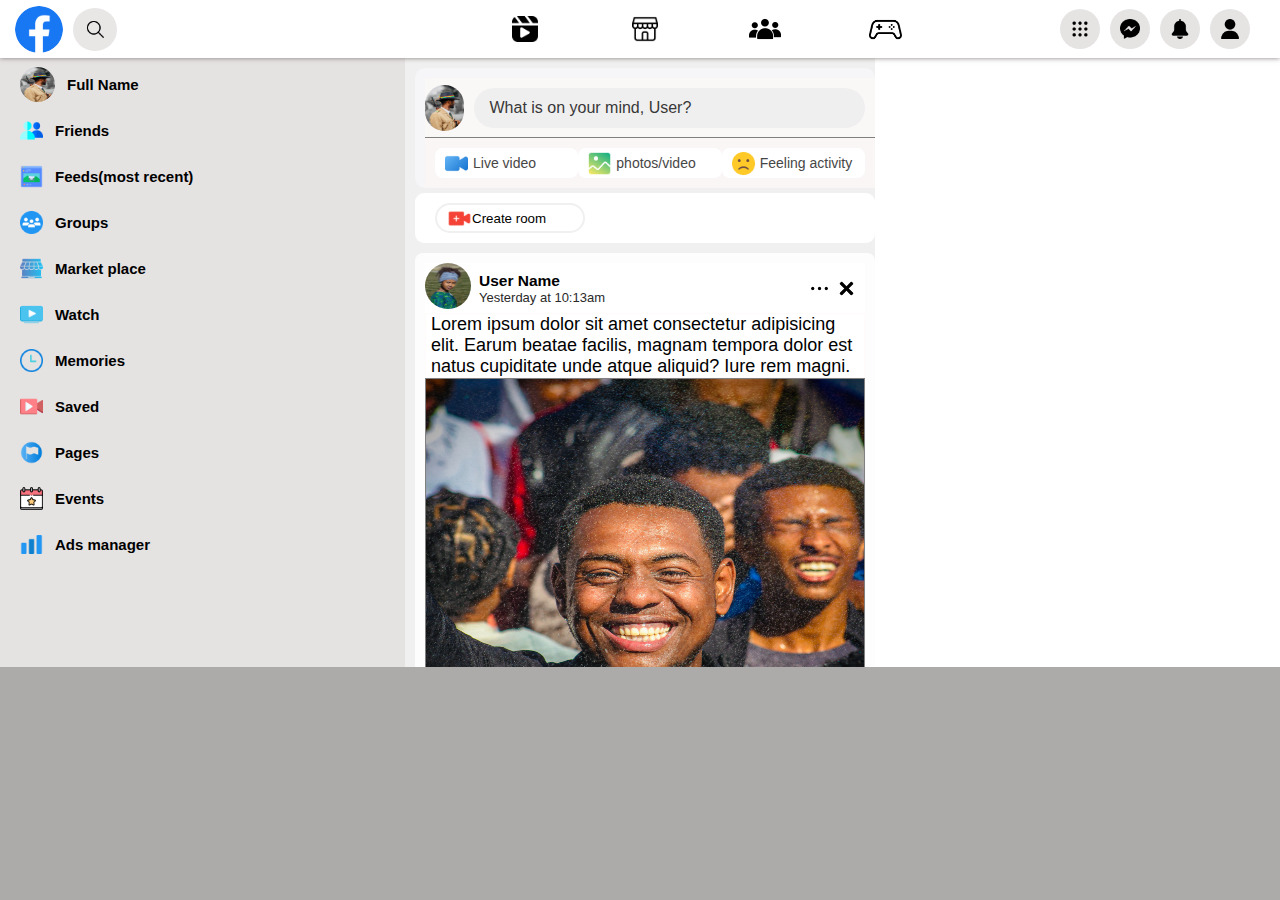
==== index.html @ d728c96e "Update and rename fhome.html to index.html" ====
<!DOCTYPE html>
<html lang="en">
<head>
    <meta charset="UTF-8">
    <meta name="viewport" content="width=device-width, initial-scale=1.0">
    <title>facebook clone</title>
    <link rel="stylesheet" href="fsnavig.css">
    <link rel="stylesheet" href="fnavig.css">
    <link rel="stylesheet" href="fmain.css">
    <link rel="stylesheet" href="ffocus.css">
    
</head>
<body>
    
<!--navigation bar-->
    <div class="navigbar">
<!--navig 1-->
        <div id="navig1" class="navig1">
            <img class="logo" src="icons/facebook (1).png" alt="">
            <button onclick="se()" id="search" class="search"><img src="icons/search.png" alt=""></button>
            <input id="search-bar" type="search" placeholder="Search Facebook">
            <button class="menu" onclick="tt()"><img src="icons/menu.png" alt=""></button>
        </div>
<!--navig 2-->
        <div class="navig2">
            <a href="#"><img id="resize" src="icons/house-solid.svg" alt=""></a>
            <a href="#"><img id="resize" src="icons/video.png" alt=""></a>
            <a href="#"><img id="resize" src="icons/marketplace.png" alt=""></a>
            <a href="#"><img src="icons/people.png" alt=""></a>
            <a href="#"><img id="resize1" src="icons/gamepad.png" alt=""></a>
        </div>
<!--navig 3-->
        <div class="navig3">
            <button onclick="k1()" >
                <img src="icons/application.png" alt="">
            </button>
            <button onclick="k2()" >
                <img src="icons/messenger.png" alt="">
            </button>
            <button onclick="k3()" >
                <img src="icons/bell.png" alt="">
            </button>
            <button onclick="k4()" >
                <img src="icons/user.png" alt="">
            </button>
        </div>
    </div>
<!--maincontainer sidebar, whitebar & flexing-->
    <div class="main-container">
<!--sidebar-->
        <div class="sidebar" id="sidebar">
            <div class="sidebar-contents">
                <a href="#"><img class="pp" src="image/pexels-abiy-fikru-15784951.jpg" alt="">Full Name</a>
            </div>
            <div class="sidebar-contents">
                
                <a href="#"><img src="icons/friends.png" alt="">Friends</a>
            </div>
            <div class="sidebar-contents">
                <a href="#"><img src="icons/social-media.png" alt="">Feeds(most recent)</a>
            </div>
            <div class="sidebar-contents">
                 <a href="#"><img src="icons/group.png" alt="">Groups</a>
            </div>
            <div class="sidebar-contents">
                <a href="#"><img src="icons/online-store.png" alt="">Market place</a>
            </div>
            <div class="sidebar-contents"> 
                <a href="#"><img src="icons/facebook (2).png" alt="">Watch</a>
            </div>
            <div class="sidebar-contents">
                <a href="#"><img src="icons/wall-clock.png" alt="">Memories</a>
            </div>
            <div class="sidebar-contents">
                <a href="#"><img src="icons/video-player.png" alt="">Saved</a>
            </div>
            <div class="sidebar-contents">  
                <a href="#"><img src="icons/flag.png" alt="">Pages</a>
            </div>
            <div class="sidebar-contents"> 
                <a href="#"><img src="icons/calendar.png" alt="">Events</a>
            </div>
            <div class="sidebar-contents">
                <a href="#"><img src="icons/graph-bar.png" alt="">Ads manager</a>
            </div>
          
    </div>
<!--whitebar-->
    <div class="whitebar">
        <div class="post-area">
             <div class="text-upload">
            <img src="image/pexels-abiy-fikru-15784951.jpg" alt="">
            <input type="text" placeholder="What is on your mind, User?">
        </div>
        <div class="upload-area">
            <a href="#"><img src="icons/video-camera.png" alt="">Live video</a>
            <a href="#"><img src="icons/image.png" alt="">photos/video</a>
            <a href="#"><img src="icons/sad.png" alt="">Feeling activity</a>
        </div>
        </div>
        <div class="create-room">
                <button><img src="icons/add-video.png" alt=""> Create room</button>
        </div>
<!--post 1-->
        <div class="post">
                <div class="post1">
                    <span class="post1a">
                        <img src="image/pexels-abiy-fikru-16975248.jpg" alt="">
                    </span>
                    <span class="post1b">
                        <p class="p1">User Name</p>
                        <p class="p2">Yesterday at 10:13am</p>
                    </span>
                    <span class="post1c">
                        <img src="icons/more.png" alt="">
                        <img src="icons/close.png" alt="">
                    </span>
                    
                </div>
                <div class="post2">
                    <p>Lorem ipsum dolor sit amet consectetur adipisicing elit. Earum beatae facilis, magnam tempora dolor est natus cupiditate unde atque aliquid? Iure rem magni.</p>
                </div>
                <div class="post3">
                    <img src="image/pexels-abiy-fikru-17300120.jpg" alt="">
                </div>
                <div class="post4">
                        <span>
                            <img src="icons/like.png" alt="">User1 and 12k others
                        </span>
                        <span>
                            76<img src="icons/comment.png" alt="">15<img src="icons/share.png" alt="">
                        </span>
                </div>
                <div class="post5">
                    <div>
                       
                    </div>
                    <span>
                        <a href=""><img src="icons/like (2).png" alt="">Like</a>
                    </span>
                    <span> 
                        <a href=""><img src="icons/comment.png" alt="">Comment</a>
                    </span>
                    <span>
                        <a href=""><img src="icons/share.png" alt="">Share</a>
                    </span>
                </div>
           </div>
<!--post 2-->
           <div class="post">
            <div class="post1">
                <span class="post1a">
                    <img src="image/pexels-ali-pazani-2811089.jpg" alt="">
                </span>
                <span class="post1b">
                    <p class="p1">User Name</p>
                    <p class="p2">Yesterday at 05:13am</p>
                </span>
                <span class="post1c">
                    <img src="icons/more.png" alt="">
                        <img src="icons/close.png" alt="">
                </span>
                
            </div>
            <div class="post2">
                <p>Lorem ipsum dolor sit amet consectetur.</p>
            </div>
            <div class="post3">
                <img class="img1" src="image/pexels-caique-nascimento-1256889.jpg" alt="">
                <img class="img1" src="image/pexels-gift-habeshaw-14902904.jpg" alt="">
            </div>
            <div class="post4">
                    <span>
                        <img src="icons/like.png" alt="">User3 and 50k others
                    </span>
                    <span>
                        112<img src="icons/comment.png" alt="">20<img src="icons/share.png" alt="">
                    </span>
            </div>
            <div class="post5">
                <div>
                   
                </div>
                <span>
                    <a href=""><img src="icons/like (2).png" alt="">Like</a>
                </span>
                <span> 
                    <a href=""><img src="icons/comment.png" alt="">Comment</a>
                </span>
                <span>
                    <a href=""><img src="icons/share.png" alt="">Share</a>
                </span>
            </div>
       </div>

 <!--peoples-->     
       <div class="peoples">
        <p>People you may know</p>
        <div id="div1">
            <div class="people" id="people1">
                <span>
                    <img src="image/pexels-gift-habeshaw-15020799.jpg" alt="">
                </span>
                <span><p>User Name</p></span>
                <span>
                    <button><img src="icons/add-user (1).png" alt="">Add friend</button>
                </span>
            </div>
            <div class="people" id="people2">
                <span>
                <img src="image/pexels-jonaorle-3828245.jpg" alt="">
                </span>
                <span>
                    <p>User Name</p>
                </span>
                <span>
                    <button><img src="icons/add-user (1).png" alt="">Add friend</button>
                </span>
            </div>
            <div class="people" id="people3">
                <span>
                    <img src="image/pexels-nemuel-sereti-5096897.jpg" alt="">
                    </span>
                    <span>
                        <p>User Name</p>
                    </span>
                    <span>
                        <button><img src="icons/add-user (1).png" alt="">Add friend</button>
                    </span>
            </div>
        </div>
        <div id="div2">
            <div class="people" id="people1">
                <span>
                    <img src="image/pexels-tomaz-barcellos-1980984.jpg" alt="">
                </span>
                <span><p>User Name</p></span>
                <span>
                    <button><img src="icons/add-user (1).png" alt="">Add friend</button>
                </span>
            </div>
            <div class="people" id="people2">
                <span>
                <img src="image/pexels-yuri-manei-2272853.jpg" alt="">
                </span>
                <span>
                    <p>User Name</p>
                </span>
                <span>
                    <button><img src="icons/add-user (1).png" alt="">Add friend</button>
                </span>
            </div>
            <div class="people" id="people3">
                <span>
                    <img src="image/pexels-nix-photo-2101894.jpg" alt="">
                    </span>
                    <span>
                        <p>User Name</p>
                    </span>
                    <span>
                        <button><img src="icons/add-user (1).png" alt="">Add friend</button>
                    </span>
            </div>
        </div>
        <button class="seeall" onclick="show()">see all</button>
       </div> 
<!--post 3--> 
       <div class="post">
        <div class="post1">
            <span class="post1a">
                <img src="image/pexels-oleksandr-pidvalnyi-2017443.jpg" alt="">
            </span>
            <span class="post1b">
                <p class="p1">User Name</p>
                <p class="p2">Yesterday at 05:13am</p>
            </span>
            <span class="post1c">
                <img src="icons/more.png" alt="">
                <img src="icons/close.png" alt="">
            </span>
            
        </div>
        <div class="post2">
        </div>
        <div class="post3">
            <img src="image/pexels-pixabay-89790.jpg" alt="">
        </div>
        <div class="post4">
                <span>
                    <img src="icons/like.png" alt="">User3 and 13k others
                </span>
                <span>
                    72<img src="icons/comment.png" alt="">7<img src="icons/share.png" alt="">
                </span>
        </div>
        <div class="post5">
            <div>
               
            </div>
            <span>
                <a href=""><img src="icons/like (2).png" alt="">Like</a>
            </span>
            <span> 
                <a href=""><img src="icons/comment.png" alt="">Comment</a>
            </span>
            <span>
                <a href=""><img src="icons/share.png" alt="">Share</a>
            </span>
        </div>
    </div>

<!--friend request-->
    <div class="peoples">
        <p>People you may know</p>
        <div id="div1">
            <div class="people" id="people1">
                <span>
                    <img src="image/pexels-yuri-manei-2272853.jpg" alt="">
                </span>
                <span><p>User Name</p></span>
                <span>
                    <button>Confirm</button>
                </span>
            </div>
            <div class="people" id="people2">
                <span>
                <img src="image/pexels-wellington-cunha-2479883.jpg" alt="">
                </span>
                <span>
                    <p>User Name</p>
                </span>
                <span>
                    <button>Confirm</button>
                </span>
            </div>
            <div class="people" id="people3">
                <span>
                    <img src="image/pexels-tomaz-barcellos-1980984.jpg" alt="">
                    </span>
                    <span>
                        <p>User Name</p>
                    </span>
                    <span>
                        <button>Confirm</button>
                    </span>
            </div>
        </div>
        <div id="div3">
            <div class="people" id="people1">
                <span>
                    <img src="image/pexels-rodolfo-clix-922511.jpg" alt="">
                </span>
                <span><p>User Name</p></span>
                <span>
                    <button>Confirm</button>
                </span>
            </div>
            <div class="people" id="people2">
                <span>
                <img src="image/pexels-oleksandr-pidvalnyi-2017443.jpg" alt="">
                </span>
                <span>
                    <p>User Name</p>
                </span>
                <span>
                    <button>Confirm</button>
                </span>
            </div>
            <div class="people" id="people3">
                <span>
                    <img src="image/pexels-jennifer-enujiugha-1125353.jpg" alt="">
                    </span>
                    <span>
                        <p>User Name</p>
                    </span>
                    <span>
                        <button>Confirm</button>
                    </span>
            </div>
        </div>
        <button class="seeall" onclick="show2()">see all</button>
       </div> 

<!--post 4-->
    <div class="video-post">
        <div class="post">
            <div class="post1">
                <span class="post1a">
                    <img src="image/pexels-jonaorle-3828245.jpg" alt="">
                </span>
                <span class="post1b">
                    <p class="p1">User Name</p>
                    <p class="p2">Yesterday at 10:13am</p>
                </span>
                <span class="post1c">
                    <img src="icons/more.png" alt="">
                    <img src="icons/close.png" alt="">
                </span>
                
            </div>
            <div class="post2">
                <p>Lorem ipsum dolor sit amet consectetur adipisicing elit.</p>
            </div>
            <div class="post3">
                <img src="image/pexels-dainis-graveris-3773662.jpg" alt="">
            </div>
            <div class="post4">
                    <span>
                        <img src="icons/like.png" alt="">User1 and 12k others
                    </span>
                    <span>
                        76<img src="icons/comment.png" alt="">15<img src="icons/share.png" alt="">
                    </span>
            </div>
            <div class="post5">
                <div>
                   
                </div>
                <span>
                    <a href=""><img src="icons/like (2).png" alt="">Like</a>
                </span>
                <span> 
                    <a href=""><img src="icons/comment.png" alt="">Comment</a>
                </span>
                <span>
                    <a href=""><img src="icons/share.png" alt="">Share</a>
                </span>
            </div>
        </div>
    </div>
<!--post 5-->
    <div class="post">
        <div class="post1">
            <span class="post1a">
                <img src="image/pexels-nix-photo-2101894.jpg" alt="">
            </span>
            <span class="post1b">
                <p class="p1">User Name</p>
                <p class="p2">Yesterday at 10:13am</p>
            </span>
            <span class="post1c">
                <img src="icons/more.png" alt="">
                <img src="icons/close.png" alt="">
            </span>
            
        </div>
        <div class="post2">
            <p>Lorem ipsum dolor sit amet consectetur adipisicing elit.</p>
        </div>
        <div class="post3">
           <img src="image/pexels-gift-habeshaw-15020799.jpg" alt="">
        </div>
        <div class="post4">
                <span>
                    <img src="icons/like.png" alt="">User1 and 12k others
                </span>
                <span>
                    76<img src="icons/comment.png" alt="">15<img src="icons/share.png" alt="">
                </span>
        </div>
        <div class="post5">
            <div>
               
            </div>
            <span>
                <a href=""><img src="icons/like (2).png" alt="">Like</a>
            </span>
            <span> 
                <a href=""><img src="icons/comment.png" alt="">Comment</a>
            </span>
            <span>
                <a href=""><img src="icons/share.png" alt="">Share</a>
            </span>
        </div>
    </div>
<!--loading-->
    <div class="loading">
        <p>Loading...</p>
    </div>
    </div>
<!--flexing-->
    <div id="flexing" class="flexing">

        <div id="kk1" class="sub1">
            <h1>Create</h1>
            <div class="sub11">
                <div class="sub11a">
                    <img src="icons/write.png" alt="">
                </div>
                <div class="sub11b">
                    <p class="p1">Post</p><p class="p2">Share apost on Neews Feed.</p>
                </div>
            </div>
            <div class="sub11">
                 <div class="sub11a">
                    <img src="icons/book.png" alt="">
                </div>
                <div class="sub11b">
                    <p class="p1">Story</p><p class="p2">Share a photo or write something.</p>
                </div>
            </div>
            <div class="sub11">
                <div class="sub11a">
                    <img src="icons/video.png" alt="">
                </div>
                <div class="sub11b">
                    <p class="p1">Real</p><p class="p2">Share a reel.</p>
                </div>
            </div>
            <div class="sub11">
                <div class="sub11a">
                    <img src="icons/video (1).png" alt="">
                </div>
                <div class="sub11b">
                    <p class="p1">Room</p><p class="p2">Video chat with anyone, on or off facebook without time limits.</p>
                </div>
            </div>
            <div class="sub11">
                <div class="sub11a">
                    <img src="icons/facebook-page.png" alt="">
                </div>
                <div class="sub11b">
                    <p class="p1">Page</p><p class="p2">connect and share with customers or fans.</p>
                </div>  
            </div>
            <div class="sub11">
                <div class="sub11a">
                    <img src="icons/megaphone.png" alt="">
                </div>
                <div class="sub11b">
                    <p class="p1">Ad</p><p class="p2">Advertise your business, brand or organization.</p>
                </div>
            </div>
            <div class="sub11">
                <div class="sub11a">
                    <img src="icons/people.png" alt="">
                </div>
                <div class="sub11b">
                    <p class="p1">Group</p><p class="p2">connect with peoples who share your interest.</p>
                </div>
            </div>
            <div class="sub11">
                <div class="sub11a">
                    <img src="icons/marketplace.png" alt="">
                </div>
                <div class="sub11b">
                    <p class="p1">Events</p><p class="p2">Share apost on Neews Feed.</p>
                </div>
            </div>
        </div>
            
            <div id="kk2" class="sub2">
                <div class="sub2icon">
                    <span>
                        <p>Chats</p>
                    </span>
                    <span class="chatsicon">
                        <a href=""><img src="icons/more.png" alt=""></a>
                        <a href=""><img src="icons/arrow.png" alt=""></a>
                        <a href=""><img src="icons/video (1).png" alt=""></a>
                        <a href=""><img src="icons/write.png" alt=""></a>
                    </span>
                </div>
                <div class="sub2-search">
                    <input type="search" placeholder="Search Messenger">
                </div>
                <div class="sub22">
                    <button>Inbox</button>
                    <p>Communities</p>
                </div>
                <div class="sub11">
                    <div class="sub11a"><img src="image/pexels-abiy-fikru-17300120.jpg" alt=""></div>
                    <div class="sub11b">
                        <p class="p1">User 1</p><p class="p2">you are now connected on messenger wit...2hr</p>
                    </div>
                </div>
                <div class="sub11">
                    <div class="sub11a"><img src="image/pexels-ebuka-onyewuchi-5449172.jpg" alt=""></div>
                    <div class="sub11b">
                        <p class="p1">User 2</p><p class="p2">Hi selam new  .1d</p>
                    </div>
                </div>
                <div class="sub11">
                    <div class="sub11a"><img src="image/pexels-oleksandr-pidvalnyi-2017443.jpg" alt=""></div>
                    <div class="sub11b">
                        <p class="p1">User 3</p><p class="p2">you are now connected on messenger wit...2hr.</p>
                    </div>
                </div>
                <div class="sub11">
                    <div class="sub11a"><img src="image/pexels-caique-nascimento-1256889.jpg" alt=""></div>
                    <div class="sub11b">
                        <p class="p1">User</p><p class="p2">i love you. 1w</p>
                    </div>
                </div>
                <div class="sub2-seemore">
                    <button>See More</button>
                </div>
            </div>

            <div id="kk3" class="sub3">
                <div class="sub2icon">
                    <span>
                        <p>Notifications</p>
                    </span>
                    <span class="chatsicon">
                        <a href=""><img src="icons/application.png" alt=""></a>
                    </span>
                </div>
                <div class="sub22">
                    <button>All</button>
                    <p>Unread</p>
                </div>
                <div class="sub2-new">
                    <span><p>New</p></span>
                    <button>See all</button>
                </div>
                <div class="sub11">
                    <div class="sub11a"><img src="image/pexels-abiy-fikru-15784951.jpg" alt=""></div>
                    <div class="sub11b">
                        <p class="p1"><b>User 2</b> and 2 other friends had birthday on june 13.</p><p class="p2">a day ago</p>
                    </div>
                </div>
                <div class="sub11">
                    <div class="sub11a"><img src="image/pexels-ali-pazani-2811089.jpg" alt=""></div>
                    <div class="sub11b">
                        <p class="p1"><b>User 3</b> accepted your friend request.</p><p class="p2">a day ago</p>
                    </div>
                </div>
                <div class="sub11">
                    <div class="sub11a"><img src="image/pexels-gift-habeshaw-14902904.jpg" alt=""></div>
                    <div class="sub11b">
                        <p class="p1">You have new friend suggestion <b>User 4</b></p><p class="p2">23 hours ago</p>
                    </div>
                </div>
                <div class="sub11">
                    <div class="sub11a"><img src="image/pexels-rodolfo-clix-922511.jpg" alt=""></div>
                    <div class="sub11b">
                        <p class="p1"><b>User g</b> and User7 have birthdays today.wish them the best!</p><p class="p2">3 hours ago</p>
                    </div>
                </div>
            </div>

            <div id="kk4"  class="sub4">
                <div class="sub2icon">
                    <div class="sidebar-contents">
                        <a href="#"><img class="pp" src="image/pexels-tomaz-barcellos-1980984.jpg" alt="">Full Nmae</a>
                    </div>
                    <div class="see-all-profiles">
                        <a href="">See all profiles</a>
                    </div>
                </div>
                <div class="sub11">
                    <div class="sub11a"><img src="icons/settings.png" alt=""></div>
                    <div class="sub11b">
                        <p class="p1"><b>Setting & privacy</b></p>
                    </div>
                </div>
                <div class="sub11">
                    <div class="sub11a"><img src="icons/help-web-button.png" alt=""></div>
                    <div class="sub11b">
                        <p class="p1"><b>Help & support</b></p>
                    </div>
                </div>
                <div class="sub11">
                    <div class="sub11a"><img src="icons/moon.png" alt=""></div>
                    <div class="sub11b">
                        <p class="p1"><b>Display & accessibility</b></p>
                    </div>
                </div>
                <div class="sub11">
                    <div class="sub11a"><img src="icons/feedback.png" alt=""></div>
                    <div class="sub11b">
                        <p class="p1"><b>Give feedback</b></p>
                    </div>
                </div>
                <div class="sub11">
                    <div class="sub11a"><img src="icons/logout.png" alt=""></div>
                    <div class="sub11b">
                        <p class="p1"><b>Log out</b></p>
                    </div>
                </div>
            </div>
        </div>
   
   
 </div>
 <script src="fmain.js"></script>
</body>
</html>
---- fsnavig.css ----
.sidebar{
    display: flex;
    flex: 1;
    flex-direction: column;
    min-width: 0px;
    height: 609px;
    background: rgb(229, 226, 226);
    
}
.sidebar-contents img{
    width: 23px;
    margin-right: 12px;
}
.sidebar-contents img.pp{
    width: 35px;
    height: 35px;
    border-radius: 60px;
}
.sidebar-contents{
    display: flex;
    flex-direction: column;
    align-items: center;
    margin-top: 6px;
    
}
.sidebar-contents a{
    display: flex;
    flex-direction: row;
    align-items: center;
    justify-content: start;
    font-size: 15px;
    font-weight: 550;
    color: black;
    width: 100%;
    height: 40px;
    padding: 15px;
    margin: 0px 10px 0px 20px;
    border-radius: 8px;
}
.sidebar-contents a:hover{
    background-color: rgb(221, 219, 219);
}
---- fnavig.css ----
*{
    margin: 0;
    padding: 0;
    box-sizing: border-box;
    text-decoration: none;
    font-family: Helvetica, Arial, sans-serif;
}
body{
    background: rgb(173, 171, 169);
}
.navigbar{
    display: flex;
    position: sticky;
    width: 100%;
    height: 58px;
    background-color: white;
    box-shadow: 0px 0px 5px rgb(134, 124, 124);
}
.navig1{
    display: flex;
    flex: 1;
    width: 100px;
    min-width: 0px;
    background: rgb(255, 255, 255);
    align-items: center;
}
.logo{
    display: flex;
    width: 48px;
    height: 47px;
    margin-left: 15px;
    border-radius: 30px;
    align-items: center;
}
.navig1 input{
    display: flex;
    flex: 1;
    height: 43px;
    border-top-right-radius: 22px;
    border-bottom-right-radius: 22px;
    background-color:   rgb(233, 230, 230);
    border: none;
    font-size: 16px;
    padding-left: 10px;
    min-width: 0px;
    width: 200px;
    display: none;
}

.search{
    display: flex;
    align-items: center;
    justify-content: center;
    margin-left: 10px;
    width: 44px;
    height: 43px;
    background-color: rgb(233, 230, 230);
    border-top-left-radius: 22px;
    border-bottom-left-radius: 22px;
    border-radius: 22px;
    cursor: pointer;
    border: none;
}
.search img{
    width: 20px;
}
.menu{
    margin-left: 10px;
    width: 44px;
    height: 43px;
    margin-left: 0px;
    background-color: rgb(255, 255, 255);
    display: none;
    border: none;
    cursor: pointer;
}
.menu img{
    margin-top:2px;
    width: 30px;
}
.navig1 input::placeholder{
    font-size: 15px;
    padding-left: 10px;    
}
.navig2{
    display: flex;
    background: rgb(255, 255, 255);
    width: 700px;
    min-width: 370px;
    align-items: center;
    padding: 0px 30px 0px 70px;
    justify-content: space-between;
}
.navig2 a:hover{
    background-color: rgb(253, 248, 248);
    border-bottom: 3px solid rgb(50, 50, 161);

}
.navig2 a{
    display: flex;
    align-items: center;
    justify-content: center;
    width: 160px;
    height: 40px;
    margin-right: 10px;
    border: none;
    
}
.navig2 a img{
    display: flex;
    position: relative;
    width: 32px;

}
#resize{
    width: 26px;
}
#resize1{
    width: 33px;
}

.navig3{
    display: flex;
    flex: 1;
    background: white;
    width: 300px;
    padding-right: 20px;
    align-items: center;
    justify-content: end;
}
.navig3 button img{
    width: 20px;
}
.main-container{
  display: flex;
}
.navig3 button{
    display: flex;
    align-items: center;
    justify-content: center;
    background-color: rgb(230, 227, 227);
    padding: 2px;
    margin-right: 10px;
    height: 40px;
    width: 40px;
    border-radius: 20px;
    border: none;
    cursor: pointer;
}
.navig3 button:hover{
    background-color: rgb(164, 225, 240);

}
---- fmain.css ----
.whitebar{
    display: flex;
    flex: 1;
    flex-direction: column;
    width: 470px;
    min-width: 470px;
    height: 609px;
    background:  rgb(241, 240, 240);
    padding-top: 10px;
    padding-left: 10px;
    overflow: auto; 
}
::-webkit-scrollbar{
    visibility: visible;
}
.post-area{
    width: 100%;
    height: 130px;
    display: flex;
    flex-direction: column;
    background: rgb(246, 246, 248);
    padding-left: 10px;
    padding-top: 10px;
    border-radius: 10px;
}
.text-upload{
    width: 100%;
    height: 60px;
    background-color: rgb(250, 247, 247);
    display: flex;
    flex-direction: row;
    align-items: center;
    border-bottom: 1px solid gray;
}
.text-upload img{
    width: 46px;
    height: 46px;
    border-radius: 23px;
}
.text-upload input{
    width: 100%;
    height: 40px;
    background: rgb(240, 239, 239);
    border: none;
    border-radius: 20px;
    margin-left: 10px;
    margin-right: 10px;
    font-size: 16px;
    padding: 15px;
}
.upload-area{
    display: flex;
    flex-direction: row;
    width: 100%;
    height: 50px;
    background-color: rgb(250, 246, 246);
    padding: 10px 10px 10px 10px ;
}
.upload-area a img{
    width: 23px;
    height: 23px;
    margin-right: 5px;
}
.upload-area a{
    width: 200px;
    display: flex;
    align-items: center; 
    border-radius: 8px;
    padding: 5px 5px 5px 10px; 
    background-color: white; 
    font-size: 14px;
    color: rgb(71, 70, 70); 
}
.upload-area a:hover{
    background-color: rgb(221, 209, 209);
    border: none;
}

.create-room{
    margin-top: 5px;
    width: 100%;
    height: 100px;
    background: white;
    border-radius: 9px;
    padding: 10px 0px 10px 20px;

}
.create-room button{
    display: flex;
    align-items: center;
    padding:10px;
    background-color: rgb(255, 255, 255);
    width: 150px;
    height: 30px;
    border-radius: 20px;
    border: 2px solid rgb(241, 240, 240);
    cursor: pointer;
}
.create-room button:hover{
    background-color: rgb(241, 240, 240);
}
.create-room img{
    width: 25px;
}
.post{
    display: flex;
    flex-direction: column;
    background-color: rgb(253, 253, 253);
    margin-top: 10px;
    border-radius: 8px;
    padding: 10px;
}
.post1{
    display: flex;
    align-items: center;
    flex-direction: row;
    width: 100%;
    height: 50px;
    border: none;
    background-color: rgb(255, 255, 255);
}
.post1b{
    margin-left: 8px;
    display: flex;
    flex-direction: column;
    width: 240px;
}
.post1b .p1{
    font-weight: 600;
    font-size: 15.5px;
}
.post1b .p2{
    
    font-size: 13px;
    color: rgb(41, 41, 41);
}
.post1 img{
    width: 46px;
    height: 46px;
    border-radius: 23px;
}
.post1c{
    display: flex;
    align-items: center;
    margin-left: 150px;
    height: 40px;
}
.post1c img{
    width: 17px;
    height: 17px;
    margin-right: 10px;
}


.post2{
    width: 100%;
    border: 1px solid rgb(255, 251, 251);
    background-color: rgb(255, 255, 255);
    padding-left: 5px;
}
.post2 p{
    font-size: 18px;
}
.post3{
    display: flex;
    align-items: center;
    width: 100%;
    height: 450px;
    border: 1px solid gray;
    background-color: rgb(254, 255, 253);
}
.post3 img{
    width: 100%;
    height: 100%;
}
.post3 .img1{
    width: 50%;
    border-left: 1px solid white;
    border-right: 1px solid white;
}
.post4{
    display: flex;
    align-items: center;
    justify-content: space-between;
    background-color: rgb(254, 255, 255);
    width: 100%px;
    margin: 0px 0px 0px 10px;
    height: 30px;
    padding: 0px 10px 0px 10px;
    border: none;
    border-bottom: 1px solid rgb(207, 205, 205);
    border-radius: 5px;   
}
.post4 span{
    display: flex;
    align-items: center;
    font-size: 14px;
}
.post4 img{
    width: 20px;
    margin-right: 5px;
}
.post5{
    display: flex;
    align-items: center;
    justify-content: space-between;
    width: 100%;
    height: 30px;
    border: none;
    background-color: rgb(253, 255, 251);
}
.post5 span{
    width: 180px;
    display: flex;
    align-items: center;
    justify-content: center;
    margin-top: 7px;
}
.post5 span a{
    display: flex;
    align-items: center;
    color: rgb(39, 38, 38);
}
.post5 span img{
    width: 20px;
    margin-right: 10px;
}
.post5 div span img{
    width: 25px;
}
.flexing{
    display: flex;
    flex: 5;
    flex-direction: column;
    min-width: 0px;
    height: 609px;
    background-color:  rgb(240, 239, 239);
}
.peoples{
    display: flex;
    flex-direction: column;
    width: 100%;
    height: 600px;  
    background-color: rgb(255, 255, 255);
    padding: 10px 5px 10px 5px;
    margin-top: 10px;
    border-radius: 8px;
    
}
#div1{
    display: flex;
}
#div2{
    margin-top: 5px;
    display: none;
}
#div3{
    margin-top: 5px;
    display: none;
}
#people1{
    display: flex;
    flex-direction: column;
    align-items: center;
    width: 250px;
    height: 200px;
    background-color: rgb(231, 229, 229);
    margin-right: 10px;
    padding: 5px 5px 5px 5px;
    border-radius: 5px;
}
#people1 span img{
    width: 130px;
    height: 130px;
    border-radius: 5px;
}
#people1 span p{
    margin-top: 2px;
}
#people1 span button{
    display: flex;
    align-items: center;
    justify-content: center;
    width: 120px;
    height: 26px;
    border: none;
    background-color: rgb(46, 115, 219);
    color: white;
    margin-top: 4px;
    border-radius: 5px;
}
#people1 span button img{
    width: 20px;
    height: 20px;
}
.peoples button:hover{
    cursor: pointer;
}
#people2{
    display: flex;
    flex-direction: column;
    align-items: center;
    width: 250px;
    height: 200px;
    background-color: rgb(231, 229, 229);
    margin-right: 10px;
    padding: 5px 5px 5px 5px;
    border-radius: 5px;
}
#people2 span img{
    width: 130px;
    height: 130px;
    border-radius: 5px;
}
#people2 span p{
    margin-top: 2px;
}
#people2 span button{
    display: flex;
    align-items: center;
    justify-content: center;
    width: 120px;
    height: 26px;
    border: none;
    background-color: rgb(46, 115, 219);
    color: white;
    margin-top: 4px;
    border-radius: 5px;
}
#people2 span button img{
    width: 20px;
    height: 20px;
}
#people3{
    display: flex;
    flex-direction: column;
    align-items: center;
    width: 250px;
    height: 200px;
    background-color: rgb(231, 229, 229);
    margin-right: 10px;
    padding: 5px 5px 5px 5px;
    border-radius: 5px;
}
#people3 span img{
    width: 120px;
    height: 130px;
    border-radius: 5px;
}
#people2 span p{
    margin-top: 2px;
}
#people3 span button{
    display: flex;
    align-items: center;
    justify-content: center;
    width: 120px;
    height: 26px;
    border: none;
    background-color: rgb(46, 115, 219);
    color: white;
    margin-top: 4px;
    border-radius: 5px;
}
#people3 span button img{
    width: 20px;
    height: 20px;
}
.peoples .seeall{
    margin-top: 10px;
    height: 30px;
    border-radius: 5px;
    font-size: 16px;
    color: rgb(59, 59, 59);
    border: none;
}
.peoples .seeall:hover{
    background: rgb(223, 219, 219);
}
.peoples .seeall:focus{
    border: none;
}
.peoples p{
    margin: 0px 0px 6px 10px;
    font-size: 15px;
    color: rgb(46, 44, 44);
}
.video-post .post3{
    background-color: black;
}
.loading{
    display: flex;
    align-items: center;
    justify-content: center;
    width: 100%;
    height: 50px;
    margin-bottom: 20px;
    margin-top: 20px;
    background-color: rgb(255, 255, 255);
}
.loading p{
    font-size: 25px;
    color: rgb(9, 79, 170);
}
@media(max-width:655px){
    .navig2{
        display: none;
    }
    
    .search{       
        border-top-right-radius: 22px;
        border-bottom-right-radius: 22px;
    }
    .menu{
        display: inline;
    }
}
---- ffocus.css ----
.flexing{
    display: flex;
    flex: 1;
    align-items: end;
    flex-direction: column;
    min-width: 0px;
    height: 609px;
    background: rgb(255, 255, 255);
   
}
.sub1{
    display: none;
    flex-direction: column;
    background-color: rgb(255, 255, 255);
    padding: 10px;
    width: 400px;
    box-shadow: 1px 1px 10px rgb(58, 57, 57);
    border-bottom-left-radius: 20px;
    height: 355px;
    overflow: auto;
}
.sub1 h1{
    border-radius: 20px;
    font-size: 27px;
}
.sub11{
    display: flex;
    flex-direction: row;
    align-items: center;
    margin-top: 10px;
    width: 100%;
    height: 50px;
    cursor: pointer;
}
.sub11a{
    display: flex;
    align-items: center;
    justify-content: center;
    background-color: rgb(221, 219, 219);
    width: 35px;
    height: 35px;
    border-radius:18px;
}
.sub11a img{
    width: 20px;
    height: 20px;
}
.sub11b{
    margin-left: 15px;
    background-color: rgb(255, 255, 255);
}
.sub11b .p1{
    font-weight: 550;
}
.sub11b .p2{
    color: rgb(82, 80, 80);
    font-size: 14px;
}

.sub2{
    display: none;
    flex-direction: column;
    background-color: rgb(255, 255, 255);
    padding: 10px;
    width: 400px;
    box-shadow: 1px 1px 10px rgb(58, 57, 57);
    border-bottom-left-radius: 20px;
    height: 370px;
    overflow: auto;
}
.sub2 .sub2icon{
    display: flex;
    flex-direction: row;
}
.sub2 .sub11a img{
    width: 35px;
    height: 35px;
    border-radius: 18px;
}
.sub2 .sub2icon p{
    font-size: 26px;
    font-weight: 550;
}
.sub2 .chatsicon{
    width: 300px;
    height: 30px;
    display: flex;
    align-items: center;
    justify-content: end;
}
.sub2 .sub2icon a img{
    width: 20px;
    margin-left: 20px;
}
.sub22{
    display: flex;
    align-items: center;
}
.sub22 button{
    width: 70px;
    height: 35px;
    border-radius: 20px;
    border: none;
    font-size: 16px;
    background-color: rgb(226, 240, 245);
    color: rgb(26, 141, 218);
    font-weight: 550;
}
.sub22 p{
    margin-left: 25px;
    font-weight: 550;
    color: rgb(41, 41, 41);
}
.sub2-search {
    padding: 10px 20px 10px 0px;
}
.sub2-search input{
    width: 100%;
    height: 35px;
    padding-left: 20px;
    border-radius: 17px;
    border: none;
    background-color: rgb(222, 229, 231);
    font-size: 16px;
}
::placeholder{
    color: rgb(56, 56, 56);
}
.sub2-seemore{
    padding: 10px;
}
.sub2-seemore button{
    width: 100%;
    height: 25px;
    background-color: rgb(255, 255, 255);
    color: rgb(10, 86, 187);
    border: none;
    font-size: 16px;
    cursor: pointer;
}

.sub3{
    display: none;
    flex-direction: column;
    background-color: rgb(255, 255, 255);
    padding: 10px;
    width: 400px;
    box-shadow: 1px 1px 10px rgb(58, 57, 57);
    border-bottom-left-radius: 20px;
    height: 355px;
    overflow: auto;
}
.sub3 .sub2icon{
    display: flex;
    flex-direction: row;
}
.sub3 .sub2icon p{
    font-size: 26px;
    font-weight: 550;
}
.sub3 .sub11a img{
    width: 35px;
    height: 35px;
    border-radius: 18px;
}
.sub3 .chatsicon{
    width: 300px;
    height: 30px;
    display: none;
    align-items: center;
    justify-content: end;
}
.sub3 .sub2icon a img{
    width: 20px;
    margin-left: 20px;
}
.sub22{
    margin-top: 5px;
    display: flex;
    align-items: center;
}
.sub2-new{
    display: flex;
    align-items: center;
    width: 100%;
    height: 30px;
    margin: 5px 0px 5px 0px;
}
.sub2-new span p{
    font-weight: 550;
    color: rgb(22, 22, 22);
    margin-left: 5px;
    width: 310px;
}
.sub2-new button{
    background-color: white;
    border: none;
    font-size: 16px;
    color: rgb(20, 150, 224);
    font-weight: 550;
}
.sub22 button{
    width: 70px;
    height: 35px;
    border-radius: 20px;
    border: none;
    font-size: 16px;
    background-color: rgb(226, 240, 245);
    color: rgb(26, 141, 218);
    font-weight: 550;
}
.sub22 p{
    margin-left: 25px;
    font-weight: 550;
    color: rgb(41, 41, 41);
}
.sub2-search {
    padding: 10px 20px 10px 0px;
}
.sub2-search input{
    width: 100%;
    height: 35px;
    padding-left: 20px;
    border-radius: 17px;
    border: none;
    background-color: rgb(222, 229, 231);
    font-size: 16px;
}
.sub3 .sub11b .p1{
    font-weight: 500;
}
.sub3 .sub11b .p2{
    font-weight: 550;
    color: rgb(68, 142, 238);
}
.sub4{
    display: none;
    flex-direction: column;
    background-color: rgb(255, 255, 255);
    padding: 10px;
    width: 350px;
    box-shadow: 1px 1px 10px rgb(58, 57, 57);
    border-bottom-left-radius: 20px;
    height: 360px;
    overflow: auto;
}
.sub4 .sub2icon{
    width: 300px;
    border: none;
    border-radius: 15px;
    box-shadow: 0px 0px 5px rgb(117, 114, 114);
   
}
.sub4 .sidebar-contents{
    border-bottom: 2px solid rgb(158, 152, 152);
    padding: 5px 5px 5px 0px;
    border-radius: 30px;
}
.sub4 .see-all-profiles{
    margin-top:5px;
    font-size: 15px;
    width: 100%;
    padding: 5px 5px 5px 15px; 
}   
.sub4 .see-all-profiles a{
    color: rgb(63, 95, 238);
    font-weight: 550;
}
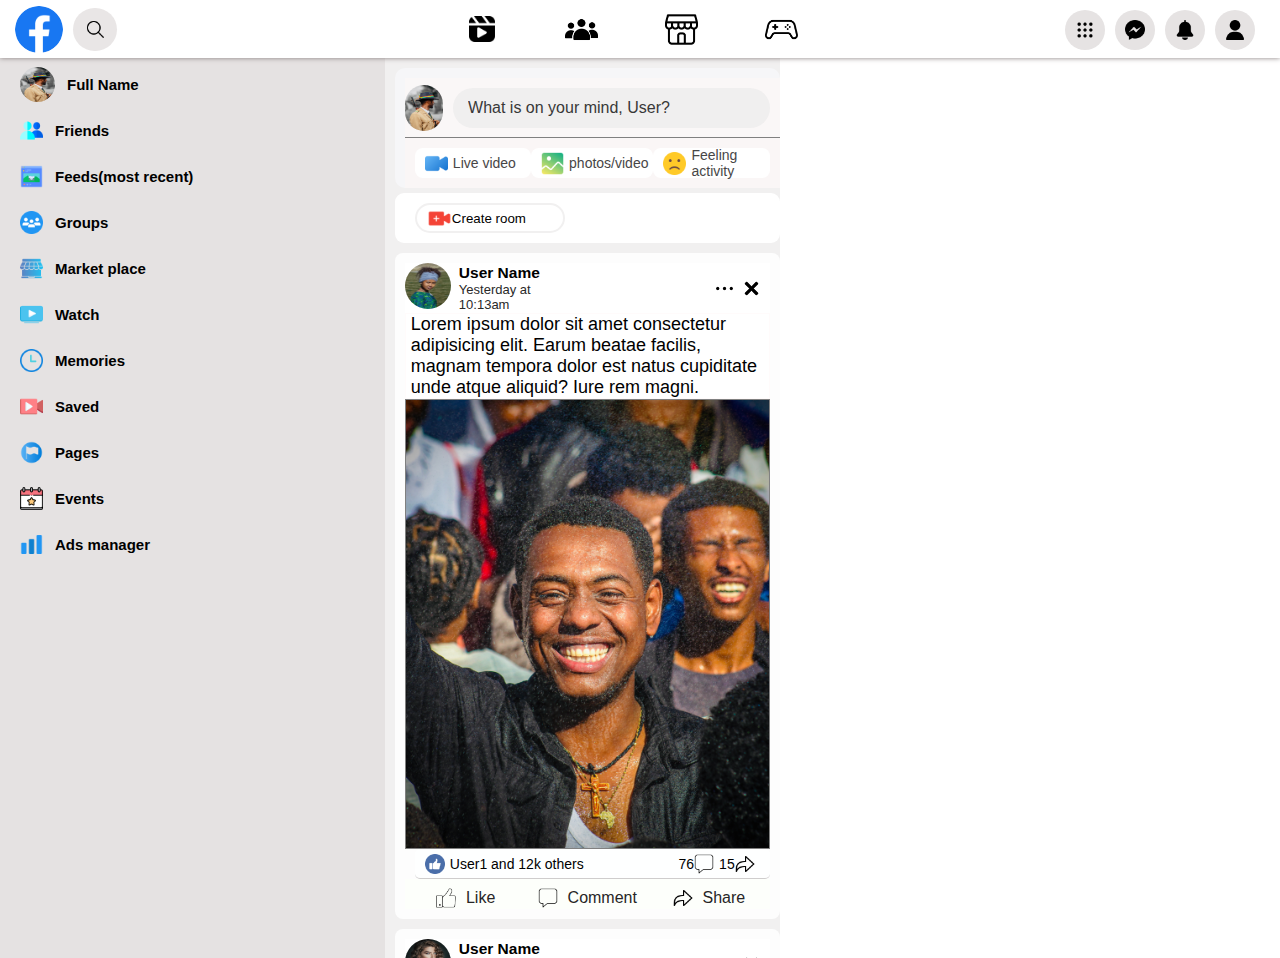
==== commit 11d123c7: "Update index.html" ====
--- a/index.html
+++ b/index.html
@@ -23,26 +23,237 @@
         </div>
 <!--navig 2-->
         <div class="navig2">
-            <a href="#"><img id="resize" src="icons/house-solid.svg" alt=""></a>
-            <a href="#"><img id="resize" src="icons/video.png" alt=""></a>
-            <a href="#"><img id="resize" src="icons/marketplace.png" alt=""></a>
-            <a href="#"><img src="icons/people.png" alt=""></a>
-            <a href="#"><img id="resize1" src="icons/gamepad.png" alt=""></a>
+            <button><img id="resize1" src="icons/house-solid.svg" alt=""></button>
+            <button><img id="resize" src="icons/video.png" alt=""></button>
+            <button><img id="resize1"  src="icons/people.png" alt=""></button>
+            <button><img id="resize1"  src="icons/marketplace.png" alt=""></button>
+            <button><img id="resize1"  src="icons/gamepad.png" alt="" ></button>
+           
+                
+
+           
+            
         </div>
 <!--navig 3-->
         <div class="navig3">
-            <button onclick="k1()" >
-                <img src="icons/application.png" alt="">
-            </button>
-            <button onclick="k2()" >
-                <img src="icons/messenger.png" alt="">
-            </button>
-            <button onclick="k3()" >
-                <img src="icons/bell.png" alt="">
-            </button>
-            <button onclick="k4()" >
-                <img src="icons/user.png" alt="">
-            </button>
+            <div class="navig3a">
+                <button onclick="k1()" >
+                    <img src="icons/application.png" alt="">
+                </button>
+                <button onclick="k2()" >
+                    <img src="icons/messenger.png" alt="">
+                </button>
+                <button onclick="k3()" >
+                    <img src="icons/bell.png" alt="">
+                </button>
+                <button onclick="k4()" >
+                    <img src="icons/user.png" alt="">
+                </button>
+            </div>
+            <div id="navig3b class="navig3b">
+
+                <div id="kk1" class="sub1">
+                    <h1>Create</h1>
+                    <div class="sub11">
+                        <div class="sub11a">
+                            <img src="icons/write.png" alt="">
+                        </div>
+                        <div class="sub11b">
+                            <p class="p1">Post</p><p class="p2">Share apost on Neews Feed.</p>
+                        </div>
+                    </div>
+                    <div class="sub11">
+                         <div class="sub11a">
+                            <img src="icons/book.png" alt="">
+                        </div>
+                        <div class="sub11b">
+                            <p class="p1">Story</p><p class="p2">Share a photo or write something.</p>
+                        </div>
+                    </div>
+                    <div class="sub11">
+                        <div class="sub11a">
+                            <img src="icons/video.png" alt="">
+                        </div>
+                        <div class="sub11b">
+                            <p class="p1">Real</p><p class="p2">Share a reel.</p>
+                        </div>
+                    </div>
+                    <div class="sub11">
+                        <div class="sub11a">
+                            <img src="icons/video (1).png" alt="">
+                        </div>
+                        <div class="sub11b">
+                            <p class="p1">Room</p><p class="p2">Video chat with anyone, on or off facebook without time limits.</p>
+                        </div>
+                    </div>
+                    <div class="sub11">
+                        <div class="sub11a">
+                            <img src="icons/facebook-page.png" alt="">
+                        </div>
+                        <div class="sub11b">
+                            <p class="p1">Page</p><p class="p2">connect and share with customers or fans.</p>
+                        </div>  
+                    </div>
+                    <div class="sub11">
+                        <div class="sub11a">
+                            <img src="icons/megaphone.png" alt="">
+                        </div>
+                        <div class="sub11b">
+                            <p class="p1">Ad</p><p class="p2">Advertise your business, brand or organization.</p>
+                        </div>
+                    </div>
+                    <div class="sub11">
+                        <div class="sub11a">
+                            <img src="icons/people.png" alt="">
+                        </div>
+                        <div class="sub11b">
+                            <p class="p1">Group</p><p class="p2">connect with peoples who share your interest.</p>
+                        </div>
+                    </div>
+                    <div class="sub11">
+                        <div class="sub11a">
+                            <img src="icons/marketplace.png" alt="">
+                        </div>
+                        <div class="sub11b">
+                            <p class="p1">Events</p><p class="p2">Share apost on Neews Feed.</p>
+                        </div>
+                    </div>
+                </div>
+                    
+                    <div id="kk2" class="sub2">
+                        <div class="sub2icon">
+                            <span>
+                                <p>Chats</p>
+                            </span>
+                            <span class="chatsicon">
+                                <a href=""><img src="icons/more.png" alt=""></a>
+                                <a href=""><img src="icons/arrow.png" alt=""></a>
+                                <a href=""><img src="icons/video (1).png" alt=""></a>
+                                <a href=""><img src="icons/write.png" alt=""></a>
+                            </span>
+                        </div>
+                        <div class="sub2-search">
+                            <input type="search" placeholder="Search Messenger">
+                        </div>
+                        <div class="sub22">
+                            <button>Inbox</button>
+                            <p>Communities</p>
+                        </div>
+                        <div class="sub11">
+                            <div class="sub11a"><img src="image/pexels-abiy-fikru-17300120.jpg" alt=""></div>
+                            <div class="sub11b">
+                                <p class="p1">User 1</p><p class="p2">you are now connected on messenger wit...2hr</p>
+                            </div>
+                        </div>
+                        <div class="sub11">
+                            <div class="sub11a"><img src="image/pexels-ebuka-onyewuchi-5449172.jpg" alt=""></div>
+                            <div class="sub11b">
+                                <p class="p1">User 2</p><p class="p2">Hi selam new  .1d</p>
+                            </div>
+                        </div>
+                        <div class="sub11">
+                            <div class="sub11a"><img src="image/pexels-oleksandr-pidvalnyi-2017443.jpg" alt=""></div>
+                            <div class="sub11b">
+                                <p class="p1">User 3</p><p class="p2">you are now connected on messenger wit...2hr.</p>
+                            </div>
+                        </div>
+                        <div class="sub11">
+                            <div class="sub11a"><img src="image/pexels-caique-nascimento-1256889.jpg" alt=""></div>
+                            <div class="sub11b">
+                                <p class="p1">User</p><p class="p2">i love you. 1w</p>
+                            </div>
+                        </div>
+                        <div class="sub2-seemore">
+                            <button>See More</button>
+                        </div>
+                    </div>
+        
+                    <div id="kk3" class="sub3">
+                        <div class="sub2icon">
+                            <span>
+                                <p>Notifications</p>
+                            </span>
+                            <span class="chatsicon">
+                                <a href=""><img src="icons/application.png" alt=""></a>
+                            </span>
+                        </div>
+                        <div class="sub22">
+                            <button>All</button>
+                            <p>Unread</p>
+                        </div>
+                        <div class="sub2-new">
+                            <span><p>New</p></span>
+                            <button>See all</button>
+                        </div>
+                        <div class="sub11">
+                            <div class="sub11a"><img src="image/pexels-abiy-fikru-15784951.jpg" alt=""></div>
+                            <div class="sub11b">
+                                <p class="p1"><b>User 2</b> and 2 other friends had birthday on june 13.</p><p class="p2">a day ago</p>
+                            </div>
+                        </div>
+                        <div class="sub11">
+                            <div class="sub11a"><img src="image/pexels-ali-pazani-2811089.jpg" alt=""></div>
+                            <div class="sub11b">
+                                <p class="p1"><b>User 3</b> accepted your friend request.</p><p class="p2">a day ago</p>
+                            </div>
+                        </div>
+                        <div class="sub11">
+                            <div class="sub11a"><img src="image/pexels-gift-habeshaw-14902904.jpg" alt=""></div>
+                            <div class="sub11b">
+                                <p class="p1">You have new friend suggestion <b>User 4</b></p><p class="p2">23 hours ago</p>
+                            </div>
+                        </div>
+                        <div class="sub11">
+                            <div class="sub11a"><img src="image/pexels-rodolfo-clix-922511.jpg" alt=""></div>
+                            <div class="sub11b">
+                                <p class="p1"><b>User g</b> and User7 have birthdays today.wish them the best!</p><p class="p2">3 hours ago</p>
+                            </div>
+                        </div>
+                    </div>
+        
+                    <div id="kk4"  class="sub4">
+                        <div class="sub2icon">
+                            <div class="sidebar-contents">
+                                <a href="#"><img class="pp" src="image/pexels-tomaz-barcellos-1980984.jpg" alt="">Full Nmae</a>
+                            </div>
+                            <div class="see-all-profiles">
+                                <a href="">See all profiles</a>
+                            </div>
+                        </div>
+                        <div class="sub11">
+                            <div class="sub11a"><img src="icons/settings.png" alt=""></div>
+                            <div class="sub11b">
+                                <p class="p1"><b>Setting & privacy</b></p>
+                            </div>
+                        </div>
+                        <div class="sub11">
+                            <div class="sub11a"><img src="icons/help-web-button.png" alt=""></div>
+                            <div class="sub11b">
+                                <p class="p1"><b>Help & support</b></p>
+                            </div>
+                        </div>
+                        <div class="sub11">
+                            <div class="sub11a"><img src="icons/moon.png" alt=""></div>
+                            <div class="sub11b">
+                                <p class="p1"><b>Display & accessibility</b></p>
+                            </div>
+                        </div>
+                        <div class="sub11">
+                            <div class="sub11a"><img src="icons/feedback.png" alt=""></div>
+                            <div class="sub11b">
+                                <p class="p1"><b>Give feedback</b></p>
+                            </div>
+                        </div>
+                        <div class="sub11">
+                            <div class="sub11a"><img src="icons/logout.png" alt=""></div>
+                            <div class="sub11b">
+                                <p class="p1"><b>Log out</b></p>
+                            </div>
+                        </div>
+                    </div>
+
+            </div>
+            
         </div>
     </div>
 <!--maincontainer sidebar, whitebar & flexing-->
@@ -481,205 +692,7 @@
 <!--flexing-->
     <div id="flexing" class="flexing">
 
-        <div id="kk1" class="sub1">
-            <h1>Create</h1>
-            <div class="sub11">
-                <div class="sub11a">
-                    <img src="icons/write.png" alt="">
-                </div>
-                <div class="sub11b">
-                    <p class="p1">Post</p><p class="p2">Share apost on Neews Feed.</p>
-                </div>
-            </div>
-            <div class="sub11">
-                 <div class="sub11a">
-                    <img src="icons/book.png" alt="">
-                </div>
-                <div class="sub11b">
-                    <p class="p1">Story</p><p class="p2">Share a photo or write something.</p>
-                </div>
-            </div>
-            <div class="sub11">
-                <div class="sub11a">
-                    <img src="icons/video.png" alt="">
-                </div>
-                <div class="sub11b">
-                    <p class="p1">Real</p><p class="p2">Share a reel.</p>
-                </div>
-            </div>
-            <div class="sub11">
-                <div class="sub11a">
-                    <img src="icons/video (1).png" alt="">
-                </div>
-                <div class="sub11b">
-                    <p class="p1">Room</p><p class="p2">Video chat with anyone, on or off facebook without time limits.</p>
-                </div>
-            </div>
-            <div class="sub11">
-                <div class="sub11a">
-                    <img src="icons/facebook-page.png" alt="">
-                </div>
-                <div class="sub11b">
-                    <p class="p1">Page</p><p class="p2">connect and share with customers or fans.</p>
-                </div>  
-            </div>
-            <div class="sub11">
-                <div class="sub11a">
-                    <img src="icons/megaphone.png" alt="">
-                </div>
-                <div class="sub11b">
-                    <p class="p1">Ad</p><p class="p2">Advertise your business, brand or organization.</p>
-                </div>
-            </div>
-            <div class="sub11">
-                <div class="sub11a">
-                    <img src="icons/people.png" alt="">
-                </div>
-                <div class="sub11b">
-                    <p class="p1">Group</p><p class="p2">connect with peoples who share your interest.</p>
-                </div>
-            </div>
-            <div class="sub11">
-                <div class="sub11a">
-                    <img src="icons/marketplace.png" alt="">
-                </div>
-                <div class="sub11b">
-                    <p class="p1">Events</p><p class="p2">Share apost on Neews Feed.</p>
-                </div>
-            </div>
-        </div>
-            
-            <div id="kk2" class="sub2">
-                <div class="sub2icon">
-                    <span>
-                        <p>Chats</p>
-                    </span>
-                    <span class="chatsicon">
-                        <a href=""><img src="icons/more.png" alt=""></a>
-                        <a href=""><img src="icons/arrow.png" alt=""></a>
-                        <a href=""><img src="icons/video (1).png" alt=""></a>
-                        <a href=""><img src="icons/write.png" alt=""></a>
-                    </span>
-                </div>
-                <div class="sub2-search">
-                    <input type="search" placeholder="Search Messenger">
-                </div>
-                <div class="sub22">
-                    <button>Inbox</button>
-                    <p>Communities</p>
-                </div>
-                <div class="sub11">
-                    <div class="sub11a"><img src="image/pexels-abiy-fikru-17300120.jpg" alt=""></div>
-                    <div class="sub11b">
-                        <p class="p1">User 1</p><p class="p2">you are now connected on messenger wit...2hr</p>
-                    </div>
-                </div>
-                <div class="sub11">
-                    <div class="sub11a"><img src="image/pexels-ebuka-onyewuchi-5449172.jpg" alt=""></div>
-                    <div class="sub11b">
-                        <p class="p1">User 2</p><p class="p2">Hi selam new  .1d</p>
-                    </div>
-                </div>
-                <div class="sub11">
-                    <div class="sub11a"><img src="image/pexels-oleksandr-pidvalnyi-2017443.jpg" alt=""></div>
-                    <div class="sub11b">
-                        <p class="p1">User 3</p><p class="p2">you are now connected on messenger wit...2hr.</p>
-                    </div>
-                </div>
-                <div class="sub11">
-                    <div class="sub11a"><img src="image/pexels-caique-nascimento-1256889.jpg" alt=""></div>
-                    <div class="sub11b">
-                        <p class="p1">User</p><p class="p2">i love you. 1w</p>
-                    </div>
-                </div>
-                <div class="sub2-seemore">
-                    <button>See More</button>
-                </div>
-            </div>
 
-            <div id="kk3" class="sub3">
-                <div class="sub2icon">
-                    <span>
-                        <p>Notifications</p>
-                    </span>
-                    <span class="chatsicon">
-                        <a href=""><img src="icons/application.png" alt=""></a>
-                    </span>
-                </div>
-                <div class="sub22">
-                    <button>All</button>
-                    <p>Unread</p>
-                </div>
-                <div class="sub2-new">
-                    <span><p>New</p></span>
-                    <button>See all</button>
-                </div>
-                <div class="sub11">
-                    <div class="sub11a"><img src="image/pexels-abiy-fikru-15784951.jpg" alt=""></div>
-                    <div class="sub11b">
-                        <p class="p1"><b>User 2</b> and 2 other friends had birthday on june 13.</p><p class="p2">a day ago</p>
-                    </div>
-                </div>
-                <div class="sub11">
-                    <div class="sub11a"><img src="image/pexels-ali-pazani-2811089.jpg" alt=""></div>
-                    <div class="sub11b">
-                        <p class="p1"><b>User 3</b> accepted your friend request.</p><p class="p2">a day ago</p>
-                    </div>
-                </div>
-                <div class="sub11">
-                    <div class="sub11a"><img src="image/pexels-gift-habeshaw-14902904.jpg" alt=""></div>
-                    <div class="sub11b">
-                        <p class="p1">You have new friend suggestion <b>User 4</b></p><p class="p2">23 hours ago</p>
-                    </div>
-                </div>
-                <div class="sub11">
-                    <div class="sub11a"><img src="image/pexels-rodolfo-clix-922511.jpg" alt=""></div>
-                    <div class="sub11b">
-                        <p class="p1"><b>User g</b> and User7 have birthdays today.wish them the best!</p><p class="p2">3 hours ago</p>
-                    </div>
-                </div>
-            </div>
-
-            <div id="kk4"  class="sub4">
-                <div class="sub2icon">
-                    <div class="sidebar-contents">
-                        <a href="#"><img class="pp" src="image/pexels-tomaz-barcellos-1980984.jpg" alt="">Full Nmae</a>
-                    </div>
-                    <div class="see-all-profiles">
-                        <a href="">See all profiles</a>
-                    </div>
-                </div>
-                <div class="sub11">
-                    <div class="sub11a"><img src="icons/settings.png" alt=""></div>
-                    <div class="sub11b">
-                        <p class="p1"><b>Setting & privacy</b></p>
-                    </div>
-                </div>
-                <div class="sub11">
-                    <div class="sub11a"><img src="icons/help-web-button.png" alt=""></div>
-                    <div class="sub11b">
-                        <p class="p1"><b>Help & support</b></p>
-                    </div>
-                </div>
-                <div class="sub11">
-                    <div class="sub11a"><img src="icons/moon.png" alt=""></div>
-                    <div class="sub11b">
-                        <p class="p1"><b>Display & accessibility</b></p>
-                    </div>
-                </div>
-                <div class="sub11">
-                    <div class="sub11a"><img src="icons/feedback.png" alt=""></div>
-                    <div class="sub11b">
-                        <p class="p1"><b>Give feedback</b></p>
-                    </div>
-                </div>
-                <div class="sub11">
-                    <div class="sub11a"><img src="icons/logout.png" alt=""></div>
-                    <div class="sub11b">
-                        <p class="p1"><b>Log out</b></p>
-                    </div>
-                </div>
-            </div>
         </div>
    
    
--- a/fsnavig.css
+++ b/fsnavig.css
@@ -3,7 +3,6 @@
     flex: 1;
     flex-direction: column;
     min-width: 0px;
-    height: 609px;
     background: rgb(229, 226, 226);
     
 }
--- a/fnavig.css
+++ b/fnavig.css
@@ -7,6 +7,8 @@
 }
 body{
     background: rgb(173, 171, 169);
+    width: 100%;
+    height: 100vh;
 }
 .navigbar{
     display: flex;
@@ -15,6 +17,7 @@
     height: 58px;
     background-color: white;
     box-shadow: 0px 0px 5px rgb(134, 124, 124);
+    overflow: visible;
 }
 .navig1{
     display: flex;
@@ -85,10 +88,9 @@
 .navig2{
     display: flex;
     background: rgb(255, 255, 255);
-    width: 700px;
+    width: 500px;
     min-width: 370px;
     align-items: center;
-    padding: 0px 30px 0px 70px;
     justify-content: space-between;
 }
 .navig2 a:hover{
@@ -96,7 +98,7 @@
     border-bottom: 3px solid rgb(50, 50, 161);
 
 }
-.navig2 a{
+.navig2 button{
     display: flex;
     align-items: center;
     justify-content: center;
@@ -104,9 +106,10 @@
     height: 40px;
     margin-right: 10px;
     border: none;
+    background-color: white;
     
 }
-.navig2 a img{
+.navig2 button img{
     display: flex;
     position: relative;
     width: 32px;
@@ -120,13 +123,33 @@
 }
 
 .navig3{
+    flex-direction: column;
+    flex: 1.3;
+    background: white;
+    padding-right: 5px;
+    align-items: end;
+    justify-content: center;
+}
+.navig3a{
     display: flex;
-    flex: 1;
-    background: white;
-    width: 300px;
-    padding-right: 20px;
+    flex-direction: row;
     align-items: center;
     justify-content: end;
+    margin-right: 10px;
+    margin-top: 10px;
+
+}
+.navig3b{
+    display: none;
+    flex-direction: column;
+    position: relative;
+    background-color: white;
+    border: none;
+    box-shadow: 0px 0px 3px gray;
+    border-bottom-left-radius: 20px;
+    padding: 5px 5px 5px 5px;
+    z-index: 300;
+    margin-top: 10px;
 }
 .navig3 button img{
     width: 20px;
--- a/fmain.css
+++ b/fmain.css
@@ -1,11 +1,13 @@
-
+.main-container{
+    display: flex;
+    width: 100%;
+    height: 100vh;
+}
 .whitebar{
     display: flex;
     flex: 1;
     flex-direction: column;
     width: 470px;
-    min-width: 470px;
-    height: 609px;
     background:  rgb(241, 240, 240);
     padding-top: 10px;
     padding-left: 10px;
@@ -266,8 +268,6 @@
     width: 250px;
     height: 200px;
     background-color: rgb(231, 229, 229);
-    margin-right: 10px;
-    padding: 5px 5px 5px 5px;
     border-radius: 5px;
 }
 #people1 span img{
@@ -304,8 +304,6 @@
     width: 250px;
     height: 200px;
     background-color: rgb(231, 229, 229);
-    margin-right: 10px;
-    padding: 5px 5px 5px 5px;
     border-radius: 5px;
 }
 #people2 span img{
@@ -339,8 +337,6 @@
     width: 250px;
     height: 200px;
     background-color: rgb(231, 229, 229);
-    margin-right: 10px;
-    padding: 5px 5px 5px 5px;
     border-radius: 5px;
 }
 #people3 span img{
@@ -415,6 +411,15 @@
     .menu{
         display: inline;
     }
-}
-
-
+    .main-container .flexing{
+        display: none;
+    }
+    .main-container .whitebar{
+        width: 100%;
+    }
+    .sidebar{
+        display: none;
+    }
+}
+
+
--- a/ffocus.css
+++ b/ffocus.css
@@ -1,10 +1,9 @@
 .flexing{
     display: flex;
-    flex: 1;
+    flex: 1.3;
     align-items: end;
     flex-direction: column;
-    min-width: 0px;
-    height: 609px;
+    height: 100%;
     background: rgb(255, 255, 255);
    
 }
@@ -13,7 +12,7 @@
     flex-direction: column;
     background-color: rgb(255, 255, 255);
     padding: 10px;
-    width: 400px;
+    width: 100%;
     box-shadow: 1px 1px 10px rgb(58, 57, 57);
     border-bottom-left-radius: 20px;
     height: 355px;
@@ -39,7 +38,7 @@
     background-color: rgb(221, 219, 219);
     width: 35px;
     height: 35px;
-    border-radius:18px;
+    border-radius:20px;
 }
 .sub11a img{
     width: 20px;
@@ -62,7 +61,7 @@
     flex-direction: column;
     background-color: rgb(255, 255, 255);
     padding: 10px;
-    width: 400px;
+    width: 100%;
     box-shadow: 1px 1px 10px rgb(58, 57, 57);
     border-bottom-left-radius: 20px;
     height: 370px;
@@ -82,15 +81,15 @@
     font-weight: 550;
 }
 .sub2 .chatsicon{
-    width: 300px;
     height: 30px;
     display: flex;
+    flex: 1;
     align-items: center;
     justify-content: end;
 }
 .sub2 .sub2icon a img{
     width: 20px;
-    margin-left: 20px;
+    margin-left: 10px;
 }
 .sub22{
     display: flex;
@@ -144,10 +143,10 @@
     flex-direction: column;
     background-color: rgb(255, 255, 255);
     padding: 10px;
-    width: 400px;
-    box-shadow: 1px 1px 10px rgb(58, 57, 57);
-    border-bottom-left-radius: 20px;
-    height: 355px;
+    width: 100%;
+    box-shadow: 1px 1px 10px rgb(58, 57, 57);
+    border-bottom-left-radius: 20px;
+    height: 395px;
     overflow: auto;
 }
 .sub3 .sub2icon{
@@ -164,9 +163,9 @@
     border-radius: 18px;
 }
 .sub3 .chatsicon{
-    width: 300px;
     height: 30px;
     display: none;
+    flex: 1;
     align-items: center;
     justify-content: end;
 }
@@ -183,14 +182,13 @@
     display: flex;
     align-items: center;
     width: 100%;
-    height: 30px;
     margin: 5px 0px 5px 0px;
 }
 .sub2-new span p{
     font-weight: 550;
     color: rgb(22, 22, 22);
     margin-left: 5px;
-    width: 310px;
+    width: 100%;
 }
 .sub2-new button{
     background-color: white;
@@ -238,14 +236,13 @@
     flex-direction: column;
     background-color: rgb(255, 255, 255);
     padding: 10px;
-    width: 350px;
+    width: 100%;
     box-shadow: 1px 1px 10px rgb(58, 57, 57);
     border-bottom-left-radius: 20px;
     height: 360px;
     overflow: auto;
 }
 .sub4 .sub2icon{
-    width: 300px;
     border: none;
     border-radius: 15px;
     box-shadow: 0px 0px 5px rgb(117, 114, 114);
